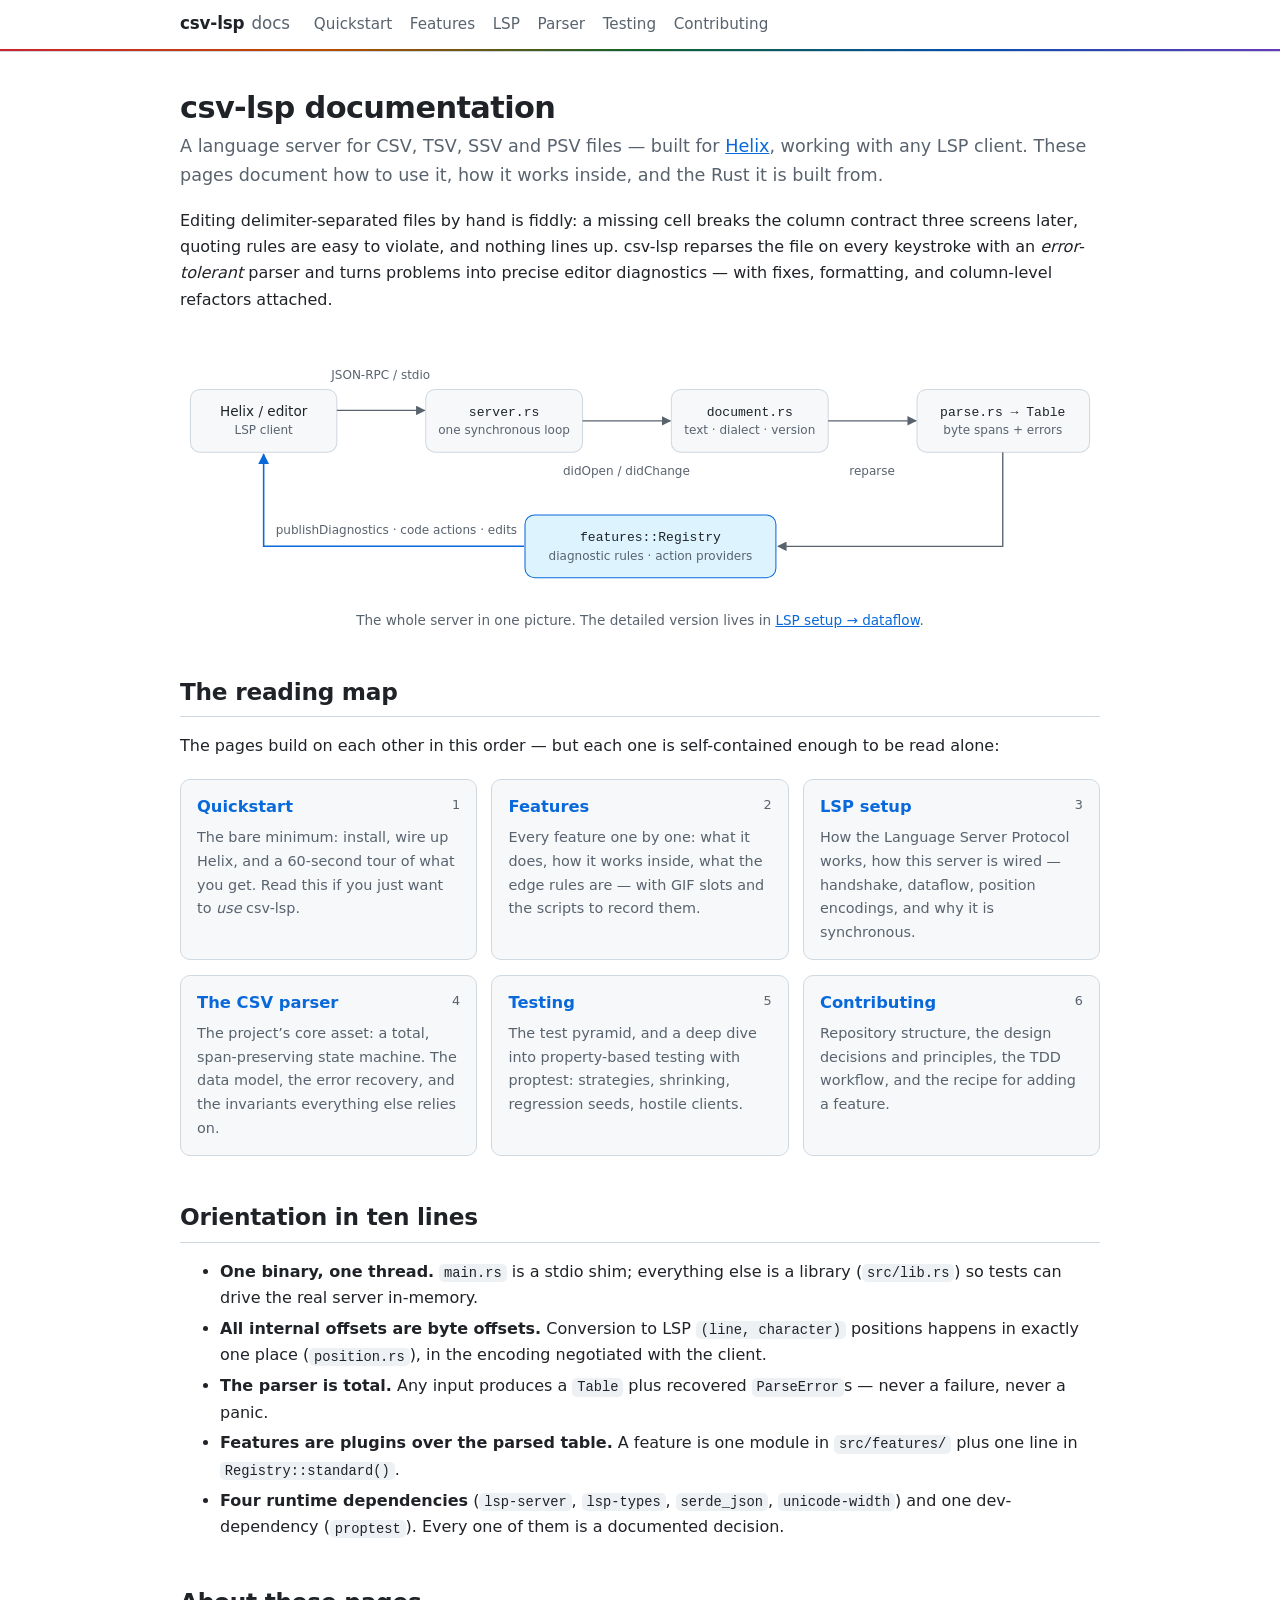
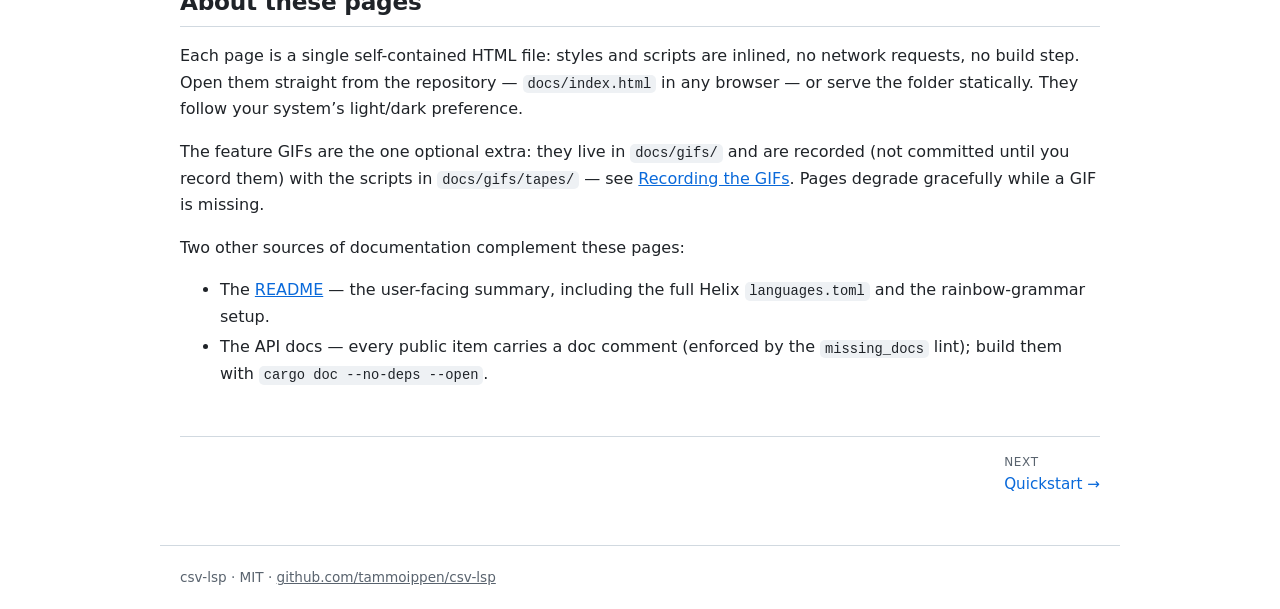
==== docs/index.html @ 401c933c "docs: add self-contained html documentation with gif recording kit Seven standalone pages under docs" ====
<!doctype html>
<html lang="en">
<head>
<meta charset="utf-8">
<meta name="viewport" content="width=device-width, initial-scale=1">
<title>Overview · csv-lsp docs</title>
<style>
/* csv-lsp documentation — shared inline style.
   Duplicated verbatim in every page so each file stays self-contained;
   if you change it, change it in all pages (see contributing.html#docs). */
:root {
  --bg: #ffffff;
  --surface: #f6f8fa;
  --inset: #eef1f4;
  --fg: #1f2328;
  --muted: #59636e;
  --border: #d1d9e0;
  --accent: #0969da;
  --accent-bg: #ddf4ff;
  --ok: #1a7f37;
  --warn: #9a6700;
  --err: #cf222e;
  --hl-k: #cf222e; --hl-s: #0a3069; --hl-c: #6e7781; --hl-t: #953800;
  --hl-f: #8250df; --hl-n: #0550ae; --hl-a: #116329; --hl-dim: #6e7781;
  --col-0: #cf222e; --col-1: #bc4c00; --col-2: #7d4e00; --col-3: #116329;
  --col-4: #0550ae; --col-5: #6639ba; --col-6: #99286e;
}
@media (prefers-color-scheme: dark) {
  :root {
    --bg: #0d1117;
    --surface: #161b22;
    --inset: #1c2129;
    --fg: #e6edf3;
    --muted: #9198a1;
    --border: #30363d;
    --accent: #4493f8;
    --accent-bg: #121d2f;
    --ok: #3fb950;
    --warn: #d29922;
    --err: #f85149;
    --hl-k: #ff7b72; --hl-s: #a5d6ff; --hl-c: #8b949e; --hl-t: #ffa657;
    --hl-f: #d2a8ff; --hl-n: #79c0ff; --hl-a: #7ee787; --hl-dim: #8b949e;
    --col-0: #ff7b72; --col-1: #f0883e; --col-2: #d29922; --col-3: #3fb950;
    --col-4: #58a6ff; --col-5: #bc8cff; --col-6: #f778ba;
  }
}
* { box-sizing: border-box; }
html { scroll-behavior: smooth; }
body {
  margin: 0;
  background: var(--bg);
  color: var(--fg);
  font: 16px/1.65 system-ui, -apple-system, "Segoe UI", Roboto, "Helvetica Neue", Arial, sans-serif;
  text-rendering: optimizeLegibility;
}
code, pre, kbd, samp {
  font-family: ui-monospace, SFMono-Regular, "Cascadia Code", Menlo, Consolas, "Liberation Mono", monospace;
}
header {
  position: sticky; top: 0; z-index: 10;
  background: var(--bg);
  border-bottom: 1px solid var(--border);
}
header::after {
  content: ""; display: block; height: 2px;
  background: linear-gradient(90deg, var(--col-0), var(--col-1), var(--col-3), var(--col-4), var(--col-5));
}
.header-inner {
  max-width: 60rem; margin: 0 auto; padding: 0.65rem 1.25rem;
  display: flex; flex-wrap: wrap; align-items: baseline; gap: 0.4rem 1.5rem;
}
.brand { font-weight: 700; font-size: 1.05rem; color: var(--fg); text-decoration: none; letter-spacing: -0.01em; }
.brand span { color: var(--muted); font-weight: 400; margin-left: 0.45rem; }
header nav { display: flex; flex-wrap: wrap; gap: 0.25rem 1.1rem; font-size: 0.95rem; }
header nav a { color: var(--muted); text-decoration: none; padding: 0.1rem 0; }
header nav a:hover { color: var(--fg); }
header nav a[aria-current] { color: var(--accent); font-weight: 600; }
main { max-width: 60rem; margin: 0 auto; padding: 1.5rem 1.25rem 3rem; }
footer {
  max-width: 60rem; margin: 0 auto; padding: 1.25rem;
  color: var(--muted); font-size: 0.85rem; border-top: 1px solid var(--border);
}
footer a { color: inherit; }
h1 { font-size: 1.9rem; line-height: 1.25; letter-spacing: -0.02em; margin: 0.8rem 0 0.3rem; }
p.lead { font-size: 1.1rem; color: var(--muted); margin-top: 0.2rem; }
h2 { font-size: 1.45rem; letter-spacing: -0.01em; margin: 2.6rem 0 0.8rem; padding-bottom: 0.35rem; border-bottom: 1px solid var(--border); }
h3 { font-size: 1.15rem; margin: 1.9rem 0 0.5rem; }
h4 { font-size: 1rem; margin: 1.4rem 0 0.4rem; }
h2 a.anchor, h3 a.anchor { color: inherit; text-decoration: none; }
h2 a.anchor:hover::after, h3 a.anchor:hover::after { content: " #"; color: var(--muted); }
a { color: var(--accent); }
li { margin: 0.25rem 0; }
hr { border: none; border-top: 1px solid var(--border); margin: 2rem 0; }
strong { font-weight: 650; }
code { background: var(--inset); border-radius: 5px; padding: 0.12em 0.35em; font-size: 0.86em; }
pre {
  position: relative;
  background: var(--surface);
  border: 1px solid var(--border);
  border-radius: 8px;
  padding: 0.85rem 1rem;
  overflow-x: auto;
  line-height: 1.55;
  margin: 0.9rem 0;
}
pre code { background: none; border-radius: 0; padding: 0; font-size: 0.86rem; display: block; }
pre[data-lang]::before {
  content: attr(data-lang);
  position: absolute; top: 0.35rem; right: 0.7rem;
  font-size: 0.68rem; color: var(--muted); font-family: inherit;
  text-transform: uppercase; letter-spacing: 0.06em;
}
kbd {
  display: inline-block; padding: 0.08em 0.45em; font-size: 0.82em;
  background: var(--surface); border: 1px solid var(--border);
  border-bottom-width: 2px; border-radius: 5px;
}
.hl-k { color: var(--hl-k); } .hl-s { color: var(--hl-s); } .hl-c { color: var(--hl-c); font-style: italic; }
.hl-t { color: var(--hl-t); } .hl-f { color: var(--hl-f); } .hl-n { color: var(--hl-n); }
.hl-a { color: var(--hl-a); } .hl-dim { color: var(--hl-dim); }
.hl-col0 { color: var(--col-0); } .hl-col1 { color: var(--col-1); } .hl-col2 { color: var(--col-2); }
.hl-col3 { color: var(--col-3); } .hl-col4 { color: var(--col-4); } .hl-col5 { color: var(--col-5); }
.hl-col6 { color: var(--col-6); }
.tablewrap { overflow-x: auto; margin: 0.9rem 0; }
table { border-collapse: collapse; font-size: 0.92rem; min-width: 60%; }
th, td { border: 1px solid var(--border); padding: 0.45rem 0.7rem; text-align: left; vertical-align: top; }
th { background: var(--surface); }
.note, .tip, .warn, .concept {
  border: 1px solid var(--border); border-left-width: 4px;
  border-radius: 6px; padding: 0.7rem 1rem; margin: 1rem 0;
  background: var(--surface);
}
.note { border-left-color: var(--accent); }
.tip { border-left-color: var(--ok); }
.warn { border-left-color: var(--warn); }
.concept { border-left-color: var(--hl-t); }
.note > :first-child, .tip > :first-child, .warn > :first-child, .concept > :first-child { margin-top: 0.1rem; }
.note > :last-child, .tip > :last-child, .warn > :last-child, .concept > :last-child { margin-bottom: 0.1rem; }
.callout-label {
  display: block; font-size: 0.72rem; font-weight: 700; letter-spacing: 0.08em;
  text-transform: uppercase; color: var(--muted); margin-bottom: 0.25rem;
}
.concept .callout-label { color: var(--hl-t); }
.cards { display: grid; grid-template-columns: repeat(auto-fit, minmax(15.5rem, 1fr)); gap: 0.9rem; margin: 1.2rem 0; }
.card {
  display: block; border: 1px solid var(--border); border-radius: 10px;
  padding: 0.9rem 1rem; background: var(--surface);
  color: inherit; text-decoration: none;
  transition: border-color 0.15s ease;
}
.card:hover { border-color: var(--accent); }
.card h3 { margin: 0 0 0.3rem; font-size: 1.02rem; color: var(--accent); }
.card p { margin: 0; font-size: 0.9rem; color: var(--muted); }
.card .card-num { float: right; color: var(--muted); font-size: 0.8rem; }
figure.diagram { margin: 1.2rem 0; text-align: center; }
figure.diagram svg { max-width: 100%; height: auto; }
figure.diagram figcaption, figure.gif figcaption { font-size: 0.85rem; color: var(--muted); margin-top: 0.4rem; text-align: center; }
.d-box { fill: var(--surface); stroke: var(--border); }
.d-box2 { fill: var(--accent-bg); stroke: var(--accent); }
.d-txt { fill: var(--fg); font: 13px system-ui, sans-serif; }
.d-sub { fill: var(--muted); font: 11.5px system-ui, sans-serif; }
.d-mono { fill: var(--fg); font: 12.5px ui-monospace, SFMono-Regular, Menlo, Consolas, monospace; }
.d-mono-sm { fill: var(--muted); font: 11px ui-monospace, SFMono-Regular, Menlo, Consolas, monospace; }
.d-edge { stroke: var(--muted); fill: none; stroke-width: 1.3; }
.d-edge-accent { stroke: var(--accent); fill: none; stroke-width: 1.5; }
.d-arrow { fill: var(--muted); }
.d-arrow-accent { fill: var(--accent); }
figure.gif { margin: 1.2rem 0; }
figure.gif img {
  display: block; max-width: 100%; border: 1px solid var(--border); border-radius: 10px;
}
figure.gif.missing img { display: none; }
figure.gif .placeholder { display: none; }
figure.gif.missing .placeholder {
  display: flex; align-items: center; justify-content: center; text-align: center;
  border: 1px dashed var(--border); border-radius: 10px;
  padding: 2.2rem 1rem; color: var(--muted); font-size: 0.9rem;
  background: var(--surface);
}
details { border: 1px solid var(--border); border-radius: 8px; padding: 0.6rem 1rem; margin: 0.9rem 0; background: var(--surface); }
details summary { cursor: pointer; font-weight: 600; }
details[open] summary { margin-bottom: 0.5rem; }
.prevnext {
  display: flex; justify-content: space-between; gap: 1rem;
  margin-top: 3rem; padding-top: 1rem; border-top: 1px solid var(--border);
  font-size: 0.95rem;
}
.prevnext a { text-decoration: none; }
.prevnext .dir { display: block; font-size: 0.75rem; color: var(--muted); text-transform: uppercase; letter-spacing: 0.06em; }
.pill {
  display: inline-block; font-family: ui-monospace, Menlo, Consolas, monospace;
  font-size: 0.78rem; background: var(--inset); border: 1px solid var(--border);
  border-radius: 999px; padding: 0.05rem 0.55rem;
}
</style>
</head>
<body>
<header>
  <div class="header-inner">
    <a class="brand" href="index.html">csv-lsp<span>docs</span></a>
    <nav>
      <a href="quickstart.html">Quickstart</a>
      <a href="features.html">Features</a>
      <a href="lsp.html">LSP</a>
      <a href="parser.html">Parser</a>
      <a href="testing.html">Testing</a>
      <a href="contributing.html">Contributing</a>
    </nav>
  </div>
</header>
<main>

<h1>csv-lsp documentation</h1>
<p class="lead">A language server for CSV, TSV, SSV and PSV files — built for
<a href="https://helix-editor.com/">Helix</a>, working with any LSP client. These pages
document how to use it, how it works inside, and the Rust it is built from.</p>

<p>Editing delimiter-separated files by hand is fiddly: a missing cell breaks the column
contract three screens later, quoting rules are easy to violate, and nothing lines up.
csv-lsp reparses the file on every keystroke with an <em>error-tolerant</em> parser and turns
problems into precise editor diagnostics — with fixes, formatting, and column-level
refactors attached.</p>

<figure class="diagram">
<svg viewBox="0 0 880 250" role="img" aria-label="High-level dataflow: editor to server loop to document store to parser table, and back through the feature registry as diagnostics and code actions">
  <defs>
    <marker id="arr" viewBox="0 0 10 10" refX="9" refY="5" markerWidth="7" markerHeight="7" orient="auto-start-reverse">
      <path d="M 0 0 L 10 5 L 0 10 z" class="d-arrow"/>
    </marker>
    <marker id="arrA" viewBox="0 0 10 10" refX="9" refY="5" markerWidth="7" markerHeight="7" orient="auto-start-reverse">
      <path d="M 0 0 L 10 5 L 0 10 z" class="d-arrow-accent"/>
    </marker>
  </defs>
  <rect x="10" y="55" width="140" height="60" rx="9" class="d-box"/>
  <text x="80" y="80" text-anchor="middle" class="d-txt">Helix / editor</text>
  <text x="80" y="98" text-anchor="middle" class="d-sub">LSP client</text>

  <rect x="235" y="55" width="150" height="60" rx="9" class="d-box"/>
  <text x="310" y="80" text-anchor="middle" class="d-mono">server.rs</text>
  <text x="310" y="98" text-anchor="middle" class="d-sub">one synchronous loop</text>

  <rect x="470" y="55" width="150" height="60" rx="9" class="d-box"/>
  <text x="545" y="80" text-anchor="middle" class="d-mono">document.rs</text>
  <text x="545" y="98" text-anchor="middle" class="d-sub">text · dialect · version</text>

  <rect x="705" y="55" width="165" height="60" rx="9" class="d-box"/>
  <text x="787" y="80" text-anchor="middle" class="d-mono">parse.rs → Table</text>
  <text x="787" y="98" text-anchor="middle" class="d-sub">byte spans + errors</text>

  <rect x="330" y="175" width="240" height="60" rx="9" class="d-box2"/>
  <text x="450" y="200" text-anchor="middle" class="d-mono">features::Registry</text>
  <text x="450" y="218" text-anchor="middle" class="d-sub">diagnostic rules · action providers</text>

  <line x1="150" y1="75" x2="234" y2="75" class="d-edge" marker-end="url(#arr)"/>
  <text x="192" y="45" text-anchor="middle" class="d-sub">JSON-RPC / stdio</text>
  <line x1="385" y1="85" x2="469" y2="85" class="d-edge" marker-end="url(#arr)"/>
  <text x="427" y="137" text-anchor="middle" class="d-sub">didOpen / didChange</text>
  <line x1="620" y1="85" x2="704" y2="85" class="d-edge" marker-end="url(#arr)"/>
  <text x="662" y="137" text-anchor="middle" class="d-sub">reparse</text>

  <path d="M 787 115 L 787 205 L 572 205" class="d-edge" marker-end="url(#arr)"/>
  <path d="M 329 205 L 80 205 L 80 117" class="d-edge-accent" marker-end="url(#arrA)"/>
  <text x="207" y="193" text-anchor="middle" class="d-sub">publishDiagnostics · code actions · edits</text>
</svg>
<figcaption>The whole server in one picture. The detailed version lives in
<a href="lsp.html#dataflow">LSP setup → dataflow</a>.</figcaption>
</figure>

<h2 id="map"><a class="anchor" href="#map">The reading map</a></h2>

<p>The pages build on each other in this order — but each one is self-contained enough
to be read alone:</p>

<div class="cards">
  <a class="card" href="quickstart.html"><span class="card-num">1</span>
    <h3>Quickstart</h3>
    <p>The bare minimum: install, wire up Helix, and a 60-second tour of what you get.
    Read this if you just want to <em>use</em> csv-lsp.</p></a>
  <a class="card" href="features.html"><span class="card-num">2</span>
    <h3>Features</h3>
    <p>Every feature one by one: what it does, how it works inside, what the edge rules
    are — with GIF slots and the scripts to record them.</p></a>
  <a class="card" href="lsp.html"><span class="card-num">3</span>
    <h3>LSP setup</h3>
    <p>How the Language Server Protocol works, how this server is wired — handshake,
    dataflow, position encodings, and why it is synchronous.</p></a>
  <a class="card" href="parser.html"><span class="card-num">4</span>
    <h3>The CSV parser</h3>
    <p>The project’s core asset: a total, span-preserving state machine. The data model,
    the error recovery, and the invariants everything else relies on.</p></a>
  <a class="card" href="testing.html"><span class="card-num">5</span>
    <h3>Testing</h3>
    <p>The test pyramid, and a deep dive into property-based testing with proptest:
    strategies, shrinking, regression seeds, hostile clients.</p></a>
  <a class="card" href="contributing.html"><span class="card-num">6</span>
    <h3>Contributing</h3>
    <p>Repository structure, the design decisions and principles, the TDD workflow,
    and the recipe for adding a feature.</p></a>
</div>

<h2 id="orientation"><a class="anchor" href="#orientation">Orientation in ten lines</a></h2>

<ul>
  <li><strong>One binary, one thread.</strong> <code>main.rs</code> is a stdio shim; everything else is a library
      (<code>src/lib.rs</code>) so tests can drive the real server in-memory.</li>
  <li><strong>All internal offsets are byte offsets.</strong> Conversion to LSP <code>(line, character)</code>
      positions happens in exactly one place (<code>position.rs</code>), in the encoding negotiated
      with the client.</li>
  <li><strong>The parser is total.</strong> Any input produces a <code>Table</code> plus recovered
      <code>ParseError</code>s — never a failure, never a panic.</li>
  <li><strong>Features are plugins over the parsed table.</strong> A feature is one module in
      <code>src/features/</code> plus one line in <code>Registry::standard()</code>.</li>
  <li><strong>Four runtime dependencies</strong> (<code>lsp-server</code>, <code>lsp-types</code>, <code>serde_json</code>,
      <code>unicode-width</code>) and one dev-dependency (<code>proptest</code>). Every one of them is a
      documented decision.</li>
</ul>

<h2 id="about"><a class="anchor" href="#about">About these pages</a></h2>

<p>Each page is a single self-contained HTML file: styles and scripts are inlined, no
network requests, no build step. Open them straight from the repository —
<code>docs/index.html</code> in any browser — or serve the folder statically. They follow your
system’s light/dark preference.</p>

<p>The feature GIFs are the one optional extra: they live in <code>docs/gifs/</code> and are
recorded (not committed until you record them) with the scripts in
<code>docs/gifs/tapes/</code> — see <a href="features.html#recording">Recording the GIFs</a>. Pages degrade
gracefully while a GIF is missing.</p>

<p>Two other sources of documentation complement these pages:</p>
<ul>
  <li>The <a href="../README.md">README</a> — the user-facing summary, including the full Helix
      <code>languages.toml</code> and the rainbow-grammar setup.</li>
  <li>The API docs — every public item carries a doc comment (enforced by the
      <code>missing_docs</code> lint); build them with
      <code>cargo doc --no-deps --open</code>.</li>
</ul>

<nav class="prevnext">
  <span></span>
  <a href="quickstart.html"><span class="dir">Next</span>Quickstart →</a>
</nav>


</main>
<footer>csv-lsp · MIT · <a href="https://github.com/tammoippen/csv-lsp">github.com/tammoippen/csv-lsp</a></footer>
<script>
/* Tiny syntax highlighter — progressive enhancement; the pages read fine as
   plain text without it. One alternation regex per language; the first
   defined capture group decides the color. Duplicated in every page. */
(function () {
  "use strict";
  var esc = function (s) {
    return s.replace(/&/g, "&amp;").replace(/</g, "&lt;").replace(/>/g, "&gt;");
  };
  function paint(src, re, classes) {
    var out = "", last = 0, m;
    re.lastIndex = 0;
    while ((m = re.exec(src)) !== null) {
      var cls = null;
      for (var i = 1; i < m.length; i++) {
        if (m[i] !== undefined) { cls = classes[i - 1]; break; }
      }
      out += esc(src.slice(last, m.index));
      out += cls ? '<span class="hl-' + cls + '">' + esc(m[0]) + "</span>" : esc(m[0]);
      last = m.index + m[0].length;
      if (m.index === re.lastIndex) re.lastIndex++;
    }
    return out + esc(src.slice(last));
  }
  var RUST_KW = "as|break|const|continue|crate|dyn|else|enum|extern|false|fn|for|if|impl|in|let|loop|match|mod|move|mut|pub|ref|return|self|Self|static|struct|super|trait|true|type|unsafe|use|where|while|async|await";
  var LANGS = {
    rust: {
      re: new RegExp(
        "(\\/\\/[^\\n]*)|(\"(?:[^\"\\\\\\n]|\\\\.)*\")|(#!?\\[[^\\]\\n]*\\])|('[A-Za-z_][A-Za-z0-9_]*(?!'))|\\b([a-z_][A-Za-z0-9_]*!)|\\b(" + RUST_KW + ")\\b|\\b([A-Z][A-Za-z0-9_]*)\\b|\\b(\\d[\\d_]*(?:\\.\\d[\\d_]*)?(?:[iu](?:8|16|32|64|size)|f32|f64)?)\\b",
        "g"),
      classes: ["c", "s", "a", "a", "f", "k", "t", "n"]
    },
    toml: {
      re: /(#[^\n]*)|("(?:[^"\\\n]|\\.)*")|(^\s*\[+[^\]\n]*\]+)|\b(true|false)\b|(^[A-Za-z0-9_.-]+(?=\s*=))/gm,
      classes: ["c", "s", "t", "k", "f"]
    },
    sh: {
      re: /(#[^\n]*)|("(?:[^"\\\n]|\\.)*"|'[^'\n]*')|(\$\{?[A-Za-z_][A-Za-z0-9_]*\}?)/g,
      classes: ["c", "s", "n"]
    },
    json: {
      re: /(\/\/[^\n]*)|("(?:[^"\\]|\\.)*")|(-?\d+(?:\.\d+)?(?:[eE][+-]?\d+)?)|\b(true|false|null)\b/g,
      classes: ["c", "s", "n", "k"]
    },
    tape: {
      re: /(#[^\n]*)|("(?:[^"\\\n]|\\.)*")|^\s*(Output|Require|Set|Type|Enter|Escape|Sleep|Hide|Show|Down|Up|Left|Right|Space|Backspace|Tab|Ctrl\+\S+)\b|\b(\d+(?:\.\d+)?(?:ms|s)?)\b/gm,
      classes: ["c", "s", "k", "n"]
    }
  };
  /* Rainbow columns for csv/tsv/ssv/psv snippets — the same trick the
     tree-sitter grammar plays, including the mini dialect sniff. */
  function paintCsv(src) {
    var counts = { ",": 0, ";": 0, "|": 0, "\t": 0 };
    var lines = src.split("\n");
    var first = "";
    for (var i = 0; i < lines.length; i++) {
      if (lines[i].trim() !== "") { first = lines[i]; break; }
    }
    var inQ = false;
    for (var j = 0; j < first.length; j++) {
      var c = first[j];
      if (c === '"') inQ = !inQ;
      else if (!inQ && counts.hasOwnProperty(c)) counts[c]++;
    }
    var delim = ",", best = 0;
    [",", "\t", ";", "|"].forEach(function (d) {
      if (counts[d] > best) { best = counts[d]; delim = d; }
    });
    return lines.map(function (line) {
      var out = "", col = 0, cell = "", q = false;
      var flush = function () {
        out += '<span class="hl-col' + (col % 7) + '">' + esc(cell) + "</span>";
        cell = "";
      };
      for (var k = 0; k < line.length; k++) {
        var ch = line[k];
        /* Curly quotes guard doc annotations the same way real quotes guard cells. */
        if (ch === '"' || ch === '\u201c' || ch === '\u201d') { q = !q; cell += ch; }
        else if (!q && ch === delim) {
          flush();
          out += '<span class="hl-dim">' + esc(ch) + "</span>";
          col++;
        } else { cell += ch; }
      }
      flush();
      return out;
    }).join("\n");
  }
  try {
    document.querySelectorAll("pre[data-lang]").forEach(function (pre) {
      var lang = pre.getAttribute("data-lang");
      var code = pre.querySelector("code") || pre;
      var src = code.textContent;
      if (lang === "csv" || lang === "tsv" || lang === "ssv" || lang === "psv") {
        code.innerHTML = paintCsv(src);
      } else if (LANGS[lang]) {
        code.innerHTML = paint(src, LANGS[lang].re, LANGS[lang].classes);
      }
    });
  } catch (err) { /* plain text is fine */ }
})();
</script>
</body>
</html>
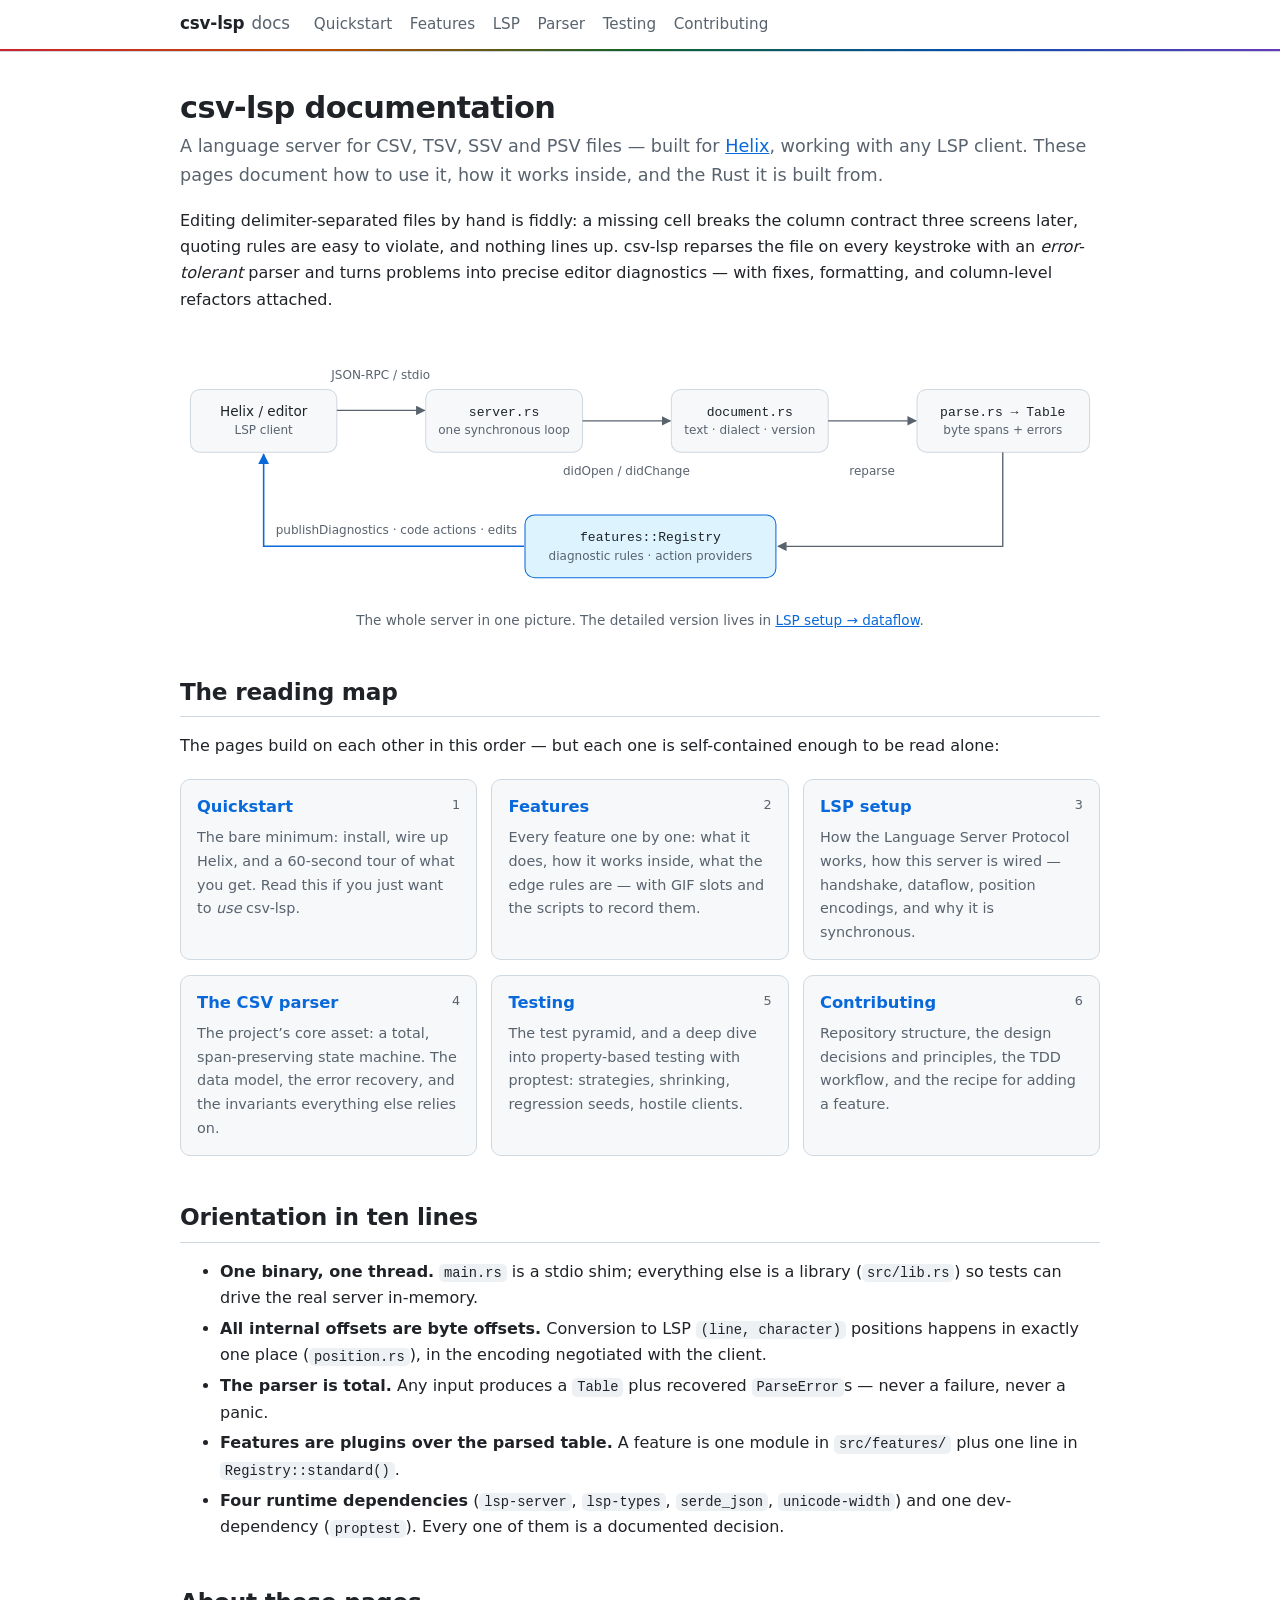
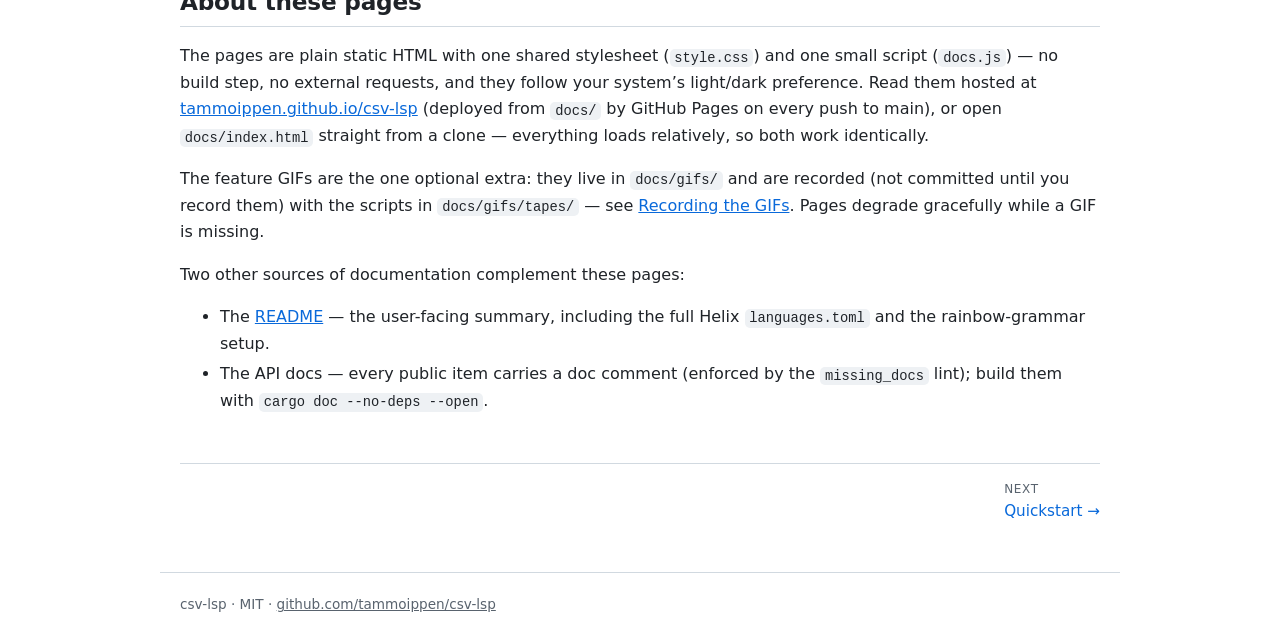
==== commit 6054587d: "docs: extract shared style.css and docs.js for pages hosting With the docs served by GitHub Pages, t" ====
--- a/docs/index.html
+++ b/docs/index.html
@@ -4,195 +4,7 @@
 <meta charset="utf-8">
 <meta name="viewport" content="width=device-width, initial-scale=1">
 <title>Overview · csv-lsp docs</title>
-<style>
-/* csv-lsp documentation — shared inline style.
-   Duplicated verbatim in every page so each file stays self-contained;
-   if you change it, change it in all pages (see contributing.html#docs). */
-:root {
-  --bg: #ffffff;
-  --surface: #f6f8fa;
-  --inset: #eef1f4;
-  --fg: #1f2328;
-  --muted: #59636e;
-  --border: #d1d9e0;
-  --accent: #0969da;
-  --accent-bg: #ddf4ff;
-  --ok: #1a7f37;
-  --warn: #9a6700;
-  --err: #cf222e;
-  --hl-k: #cf222e; --hl-s: #0a3069; --hl-c: #6e7781; --hl-t: #953800;
-  --hl-f: #8250df; --hl-n: #0550ae; --hl-a: #116329; --hl-dim: #6e7781;
-  --col-0: #cf222e; --col-1: #bc4c00; --col-2: #7d4e00; --col-3: #116329;
-  --col-4: #0550ae; --col-5: #6639ba; --col-6: #99286e;
-}
-@media (prefers-color-scheme: dark) {
-  :root {
-    --bg: #0d1117;
-    --surface: #161b22;
-    --inset: #1c2129;
-    --fg: #e6edf3;
-    --muted: #9198a1;
-    --border: #30363d;
-    --accent: #4493f8;
-    --accent-bg: #121d2f;
-    --ok: #3fb950;
-    --warn: #d29922;
-    --err: #f85149;
-    --hl-k: #ff7b72; --hl-s: #a5d6ff; --hl-c: #8b949e; --hl-t: #ffa657;
-    --hl-f: #d2a8ff; --hl-n: #79c0ff; --hl-a: #7ee787; --hl-dim: #8b949e;
-    --col-0: #ff7b72; --col-1: #f0883e; --col-2: #d29922; --col-3: #3fb950;
-    --col-4: #58a6ff; --col-5: #bc8cff; --col-6: #f778ba;
-  }
-}
-* { box-sizing: border-box; }
-html { scroll-behavior: smooth; }
-body {
-  margin: 0;
-  background: var(--bg);
-  color: var(--fg);
-  font: 16px/1.65 system-ui, -apple-system, "Segoe UI", Roboto, "Helvetica Neue", Arial, sans-serif;
-  text-rendering: optimizeLegibility;
-}
-code, pre, kbd, samp {
-  font-family: ui-monospace, SFMono-Regular, "Cascadia Code", Menlo, Consolas, "Liberation Mono", monospace;
-}
-header {
-  position: sticky; top: 0; z-index: 10;
-  background: var(--bg);
-  border-bottom: 1px solid var(--border);
-}
-header::after {
-  content: ""; display: block; height: 2px;
-  background: linear-gradient(90deg, var(--col-0), var(--col-1), var(--col-3), var(--col-4), var(--col-5));
-}
-.header-inner {
-  max-width: 60rem; margin: 0 auto; padding: 0.65rem 1.25rem;
-  display: flex; flex-wrap: wrap; align-items: baseline; gap: 0.4rem 1.5rem;
-}
-.brand { font-weight: 700; font-size: 1.05rem; color: var(--fg); text-decoration: none; letter-spacing: -0.01em; }
-.brand span { color: var(--muted); font-weight: 400; margin-left: 0.45rem; }
-header nav { display: flex; flex-wrap: wrap; gap: 0.25rem 1.1rem; font-size: 0.95rem; }
-header nav a { color: var(--muted); text-decoration: none; padding: 0.1rem 0; }
-header nav a:hover { color: var(--fg); }
-header nav a[aria-current] { color: var(--accent); font-weight: 600; }
-main { max-width: 60rem; margin: 0 auto; padding: 1.5rem 1.25rem 3rem; }
-footer {
-  max-width: 60rem; margin: 0 auto; padding: 1.25rem;
-  color: var(--muted); font-size: 0.85rem; border-top: 1px solid var(--border);
-}
-footer a { color: inherit; }
-h1 { font-size: 1.9rem; line-height: 1.25; letter-spacing: -0.02em; margin: 0.8rem 0 0.3rem; }
-p.lead { font-size: 1.1rem; color: var(--muted); margin-top: 0.2rem; }
-h2 { font-size: 1.45rem; letter-spacing: -0.01em; margin: 2.6rem 0 0.8rem; padding-bottom: 0.35rem; border-bottom: 1px solid var(--border); }
-h3 { font-size: 1.15rem; margin: 1.9rem 0 0.5rem; }
-h4 { font-size: 1rem; margin: 1.4rem 0 0.4rem; }
-h2 a.anchor, h3 a.anchor { color: inherit; text-decoration: none; }
-h2 a.anchor:hover::after, h3 a.anchor:hover::after { content: " #"; color: var(--muted); }
-a { color: var(--accent); }
-li { margin: 0.25rem 0; }
-hr { border: none; border-top: 1px solid var(--border); margin: 2rem 0; }
-strong { font-weight: 650; }
-code { background: var(--inset); border-radius: 5px; padding: 0.12em 0.35em; font-size: 0.86em; }
-pre {
-  position: relative;
-  background: var(--surface);
-  border: 1px solid var(--border);
-  border-radius: 8px;
-  padding: 0.85rem 1rem;
-  overflow-x: auto;
-  line-height: 1.55;
-  margin: 0.9rem 0;
-}
-pre code { background: none; border-radius: 0; padding: 0; font-size: 0.86rem; display: block; }
-pre[data-lang]::before {
-  content: attr(data-lang);
-  position: absolute; top: 0.35rem; right: 0.7rem;
-  font-size: 0.68rem; color: var(--muted); font-family: inherit;
-  text-transform: uppercase; letter-spacing: 0.06em;
-}
-kbd {
-  display: inline-block; padding: 0.08em 0.45em; font-size: 0.82em;
-  background: var(--surface); border: 1px solid var(--border);
-  border-bottom-width: 2px; border-radius: 5px;
-}
-.hl-k { color: var(--hl-k); } .hl-s { color: var(--hl-s); } .hl-c { color: var(--hl-c); font-style: italic; }
-.hl-t { color: var(--hl-t); } .hl-f { color: var(--hl-f); } .hl-n { color: var(--hl-n); }
-.hl-a { color: var(--hl-a); } .hl-dim { color: var(--hl-dim); }
-.hl-col0 { color: var(--col-0); } .hl-col1 { color: var(--col-1); } .hl-col2 { color: var(--col-2); }
-.hl-col3 { color: var(--col-3); } .hl-col4 { color: var(--col-4); } .hl-col5 { color: var(--col-5); }
-.hl-col6 { color: var(--col-6); }
-.tablewrap { overflow-x: auto; margin: 0.9rem 0; }
-table { border-collapse: collapse; font-size: 0.92rem; min-width: 60%; }
-th, td { border: 1px solid var(--border); padding: 0.45rem 0.7rem; text-align: left; vertical-align: top; }
-th { background: var(--surface); }
-.note, .tip, .warn, .concept {
-  border: 1px solid var(--border); border-left-width: 4px;
-  border-radius: 6px; padding: 0.7rem 1rem; margin: 1rem 0;
-  background: var(--surface);
-}
-.note { border-left-color: var(--accent); }
-.tip { border-left-color: var(--ok); }
-.warn { border-left-color: var(--warn); }
-.concept { border-left-color: var(--hl-t); }
-.note > :first-child, .tip > :first-child, .warn > :first-child, .concept > :first-child { margin-top: 0.1rem; }
-.note > :last-child, .tip > :last-child, .warn > :last-child, .concept > :last-child { margin-bottom: 0.1rem; }
-.callout-label {
-  display: block; font-size: 0.72rem; font-weight: 700; letter-spacing: 0.08em;
-  text-transform: uppercase; color: var(--muted); margin-bottom: 0.25rem;
-}
-.concept .callout-label { color: var(--hl-t); }
-.cards { display: grid; grid-template-columns: repeat(auto-fit, minmax(15.5rem, 1fr)); gap: 0.9rem; margin: 1.2rem 0; }
-.card {
-  display: block; border: 1px solid var(--border); border-radius: 10px;
-  padding: 0.9rem 1rem; background: var(--surface);
-  color: inherit; text-decoration: none;
-  transition: border-color 0.15s ease;
-}
-.card:hover { border-color: var(--accent); }
-.card h3 { margin: 0 0 0.3rem; font-size: 1.02rem; color: var(--accent); }
-.card p { margin: 0; font-size: 0.9rem; color: var(--muted); }
-.card .card-num { float: right; color: var(--muted); font-size: 0.8rem; }
-figure.diagram { margin: 1.2rem 0; text-align: center; }
-figure.diagram svg { max-width: 100%; height: auto; }
-figure.diagram figcaption, figure.gif figcaption { font-size: 0.85rem; color: var(--muted); margin-top: 0.4rem; text-align: center; }
-.d-box { fill: var(--surface); stroke: var(--border); }
-.d-box2 { fill: var(--accent-bg); stroke: var(--accent); }
-.d-txt { fill: var(--fg); font: 13px system-ui, sans-serif; }
-.d-sub { fill: var(--muted); font: 11.5px system-ui, sans-serif; }
-.d-mono { fill: var(--fg); font: 12.5px ui-monospace, SFMono-Regular, Menlo, Consolas, monospace; }
-.d-mono-sm { fill: var(--muted); font: 11px ui-monospace, SFMono-Regular, Menlo, Consolas, monospace; }
-.d-edge { stroke: var(--muted); fill: none; stroke-width: 1.3; }
-.d-edge-accent { stroke: var(--accent); fill: none; stroke-width: 1.5; }
-.d-arrow { fill: var(--muted); }
-.d-arrow-accent { fill: var(--accent); }
-figure.gif { margin: 1.2rem 0; }
-figure.gif img {
-  display: block; max-width: 100%; border: 1px solid var(--border); border-radius: 10px;
-}
-figure.gif.missing img { display: none; }
-figure.gif .placeholder { display: none; }
-figure.gif.missing .placeholder {
-  display: flex; align-items: center; justify-content: center; text-align: center;
-  border: 1px dashed var(--border); border-radius: 10px;
-  padding: 2.2rem 1rem; color: var(--muted); font-size: 0.9rem;
-  background: var(--surface);
-}
-details { border: 1px solid var(--border); border-radius: 8px; padding: 0.6rem 1rem; margin: 0.9rem 0; background: var(--surface); }
-details summary { cursor: pointer; font-weight: 600; }
-details[open] summary { margin-bottom: 0.5rem; }
-.prevnext {
-  display: flex; justify-content: space-between; gap: 1rem;
-  margin-top: 3rem; padding-top: 1rem; border-top: 1px solid var(--border);
-  font-size: 0.95rem;
-}
-.prevnext a { text-decoration: none; }
-.prevnext .dir { display: block; font-size: 0.75rem; color: var(--muted); text-transform: uppercase; letter-spacing: 0.06em; }
-.pill {
-  display: inline-block; font-family: ui-monospace, Menlo, Consolas, monospace;
-  font-size: 0.78rem; background: var(--inset); border: 1px solid var(--border);
-  border-radius: 999px; padding: 0.05rem 0.55rem;
-}
-</style>
+<link rel="stylesheet" href="style.css">
 </head>
 <body>
 <header>
@@ -317,10 +129,13 @@
 
 <h2 id="about"><a class="anchor" href="#about">About these pages</a></h2>
 
-<p>Each page is a single self-contained HTML file: styles and scripts are inlined, no
-network requests, no build step. Open them straight from the repository —
-<code>docs/index.html</code> in any browser — or serve the folder statically. They follow your
-system’s light/dark preference.</p>
+<p>The pages are plain static HTML with one shared stylesheet (<code>style.css</code>) and one
+small script (<code>docs.js</code>) — no build step, no external requests, and they follow your
+system’s light/dark preference. Read them hosted at
+<a href="https://tammoippen.github.io/csv-lsp/">tammoippen.github.io/csv-lsp</a> (deployed
+from <code>docs/</code> by GitHub Pages on every push to main), or open
+<code>docs/index.html</code> straight from a clone — everything loads relatively, so both work
+identically.</p>
 
 <p>The feature GIFs are the one optional extra: they live in <code>docs/gifs/</code> and are
 recorded (not committed until you record them) with the scripts in
@@ -329,8 +144,9 @@
 
 <p>Two other sources of documentation complement these pages:</p>
 <ul>
-  <li>The <a href="../README.md">README</a> — the user-facing summary, including the full Helix
-      <code>languages.toml</code> and the rainbow-grammar setup.</li>
+  <li>The <a href="https://github.com/tammoippen/csv-lsp#readme">README</a> — the user-facing
+      summary, including the full Helix <code>languages.toml</code> and the rainbow-grammar
+      setup.</li>
   <li>The API docs — every public item carries a doc comment (enforced by the
       <code>missing_docs</code> lint); build them with
       <code>cargo doc --no-deps --open</code>.</li>
@@ -344,107 +160,6 @@
 
 </main>
 <footer>csv-lsp · MIT · <a href="https://github.com/tammoippen/csv-lsp">github.com/tammoippen/csv-lsp</a></footer>
-<script>
-/* Tiny syntax highlighter — progressive enhancement; the pages read fine as
-   plain text without it. One alternation regex per language; the first
-   defined capture group decides the color. Duplicated in every page. */
-(function () {
-  "use strict";
-  var esc = function (s) {
-    return s.replace(/&/g, "&amp;").replace(/</g, "&lt;").replace(/>/g, "&gt;");
-  };
-  function paint(src, re, classes) {
-    var out = "", last = 0, m;
-    re.lastIndex = 0;
-    while ((m = re.exec(src)) !== null) {
-      var cls = null;
-      for (var i = 1; i < m.length; i++) {
-        if (m[i] !== undefined) { cls = classes[i - 1]; break; }
-      }
-      out += esc(src.slice(last, m.index));
-      out += cls ? '<span class="hl-' + cls + '">' + esc(m[0]) + "</span>" : esc(m[0]);
-      last = m.index + m[0].length;
-      if (m.index === re.lastIndex) re.lastIndex++;
-    }
-    return out + esc(src.slice(last));
-  }
-  var RUST_KW = "as|break|const|continue|crate|dyn|else|enum|extern|false|fn|for|if|impl|in|let|loop|match|mod|move|mut|pub|ref|return|self|Self|static|struct|super|trait|true|type|unsafe|use|where|while|async|await";
-  var LANGS = {
-    rust: {
-      re: new RegExp(
-        "(\\/\\/[^\\n]*)|(\"(?:[^\"\\\\\\n]|\\\\.)*\")|(#!?\\[[^\\]\\n]*\\])|('[A-Za-z_][A-Za-z0-9_]*(?!'))|\\b([a-z_][A-Za-z0-9_]*!)|\\b(" + RUST_KW + ")\\b|\\b([A-Z][A-Za-z0-9_]*)\\b|\\b(\\d[\\d_]*(?:\\.\\d[\\d_]*)?(?:[iu](?:8|16|32|64|size)|f32|f64)?)\\b",
-        "g"),
-      classes: ["c", "s", "a", "a", "f", "k", "t", "n"]
-    },
-    toml: {
-      re: /(#[^\n]*)|("(?:[^"\\\n]|\\.)*")|(^\s*\[+[^\]\n]*\]+)|\b(true|false)\b|(^[A-Za-z0-9_.-]+(?=\s*=))/gm,
-      classes: ["c", "s", "t", "k", "f"]
-    },
-    sh: {
-      re: /(#[^\n]*)|("(?:[^"\\\n]|\\.)*"|'[^'\n]*')|(\$\{?[A-Za-z_][A-Za-z0-9_]*\}?)/g,
-      classes: ["c", "s", "n"]
-    },
-    json: {
-      re: /(\/\/[^\n]*)|("(?:[^"\\]|\\.)*")|(-?\d+(?:\.\d+)?(?:[eE][+-]?\d+)?)|\b(true|false|null)\b/g,
-      classes: ["c", "s", "n", "k"]
-    },
-    tape: {
-      re: /(#[^\n]*)|("(?:[^"\\\n]|\\.)*")|^\s*(Output|Require|Set|Type|Enter|Escape|Sleep|Hide|Show|Down|Up|Left|Right|Space|Backspace|Tab|Ctrl\+\S+)\b|\b(\d+(?:\.\d+)?(?:ms|s)?)\b/gm,
-      classes: ["c", "s", "k", "n"]
-    }
-  };
-  /* Rainbow columns for csv/tsv/ssv/psv snippets — the same trick the
-     tree-sitter grammar plays, including the mini dialect sniff. */
-  function paintCsv(src) {
-    var counts = { ",": 0, ";": 0, "|": 0, "\t": 0 };
-    var lines = src.split("\n");
-    var first = "";
-    for (var i = 0; i < lines.length; i++) {
-      if (lines[i].trim() !== "") { first = lines[i]; break; }
-    }
-    var inQ = false;
-    for (var j = 0; j < first.length; j++) {
-      var c = first[j];
-      if (c === '"') inQ = !inQ;
-      else if (!inQ && counts.hasOwnProperty(c)) counts[c]++;
-    }
-    var delim = ",", best = 0;
-    [",", "\t", ";", "|"].forEach(function (d) {
-      if (counts[d] > best) { best = counts[d]; delim = d; }
-    });
-    return lines.map(function (line) {
-      var out = "", col = 0, cell = "", q = false;
-      var flush = function () {
-        out += '<span class="hl-col' + (col % 7) + '">' + esc(cell) + "</span>";
-        cell = "";
-      };
-      for (var k = 0; k < line.length; k++) {
-        var ch = line[k];
-        /* Curly quotes guard doc annotations the same way real quotes guard cells. */
-        if (ch === '"' || ch === '\u201c' || ch === '\u201d') { q = !q; cell += ch; }
-        else if (!q && ch === delim) {
-          flush();
-          out += '<span class="hl-dim">' + esc(ch) + "</span>";
-          col++;
-        } else { cell += ch; }
-      }
-      flush();
-      return out;
-    }).join("\n");
-  }
-  try {
-    document.querySelectorAll("pre[data-lang]").forEach(function (pre) {
-      var lang = pre.getAttribute("data-lang");
-      var code = pre.querySelector("code") || pre;
-      var src = code.textContent;
-      if (lang === "csv" || lang === "tsv" || lang === "ssv" || lang === "psv") {
-        code.innerHTML = paintCsv(src);
-      } else if (LANGS[lang]) {
-        code.innerHTML = paint(src, LANGS[lang].re, LANGS[lang].classes);
-      }
-    });
-  } catch (err) { /* plain text is fine */ }
-})();
-</script>
+<script src="docs.js"></script>
 </body>
 </html>
--- a/docs/style.css
+++ b/docs/style.css
@@ -0,0 +1,187 @@
+/* csv-lsp documentation — the one shared stylesheet.
+   Referenced relatively by every page, so it works from file:// and from
+   GitHub Pages alike (see contributing.html#docs). */
+:root {
+  --bg: #ffffff;
+  --surface: #f6f8fa;
+  --inset: #eef1f4;
+  --fg: #1f2328;
+  --muted: #59636e;
+  --border: #d1d9e0;
+  --accent: #0969da;
+  --accent-bg: #ddf4ff;
+  --ok: #1a7f37;
+  --warn: #9a6700;
+  --err: #cf222e;
+  --hl-k: #cf222e; --hl-s: #0a3069; --hl-c: #6e7781; --hl-t: #953800;
+  --hl-f: #8250df; --hl-n: #0550ae; --hl-a: #116329; --hl-dim: #6e7781;
+  --col-0: #cf222e; --col-1: #bc4c00; --col-2: #7d4e00; --col-3: #116329;
+  --col-4: #0550ae; --col-5: #6639ba; --col-6: #99286e;
+}
+@media (prefers-color-scheme: dark) {
+  :root {
+    --bg: #0d1117;
+    --surface: #161b22;
+    --inset: #1c2129;
+    --fg: #e6edf3;
+    --muted: #9198a1;
+    --border: #30363d;
+    --accent: #4493f8;
+    --accent-bg: #121d2f;
+    --ok: #3fb950;
+    --warn: #d29922;
+    --err: #f85149;
+    --hl-k: #ff7b72; --hl-s: #a5d6ff; --hl-c: #8b949e; --hl-t: #ffa657;
+    --hl-f: #d2a8ff; --hl-n: #79c0ff; --hl-a: #7ee787; --hl-dim: #8b949e;
+    --col-0: #ff7b72; --col-1: #f0883e; --col-2: #d29922; --col-3: #3fb950;
+    --col-4: #58a6ff; --col-5: #bc8cff; --col-6: #f778ba;
+  }
+}
+* { box-sizing: border-box; }
+html { scroll-behavior: smooth; }
+body {
+  margin: 0;
+  background: var(--bg);
+  color: var(--fg);
+  font: 16px/1.65 system-ui, -apple-system, "Segoe UI", Roboto, "Helvetica Neue", Arial, sans-serif;
+  text-rendering: optimizeLegibility;
+}
+code, pre, kbd, samp {
+  font-family: ui-monospace, SFMono-Regular, "Cascadia Code", Menlo, Consolas, "Liberation Mono", monospace;
+}
+header {
+  position: sticky; top: 0; z-index: 10;
+  background: var(--bg);
+  border-bottom: 1px solid var(--border);
+}
+header::after {
+  content: ""; display: block; height: 2px;
+  background: linear-gradient(90deg, var(--col-0), var(--col-1), var(--col-3), var(--col-4), var(--col-5));
+}
+.header-inner {
+  max-width: 60rem; margin: 0 auto; padding: 0.65rem 1.25rem;
+  display: flex; flex-wrap: wrap; align-items: baseline; gap: 0.4rem 1.5rem;
+}
+.brand { font-weight: 700; font-size: 1.05rem; color: var(--fg); text-decoration: none; letter-spacing: -0.01em; }
+.brand span { color: var(--muted); font-weight: 400; margin-left: 0.45rem; }
+header nav { display: flex; flex-wrap: wrap; gap: 0.25rem 1.1rem; font-size: 0.95rem; }
+header nav a { color: var(--muted); text-decoration: none; padding: 0.1rem 0; }
+header nav a:hover { color: var(--fg); }
+header nav a[aria-current] { color: var(--accent); font-weight: 600; }
+main { max-width: 60rem; margin: 0 auto; padding: 1.5rem 1.25rem 3rem; }
+footer {
+  max-width: 60rem; margin: 0 auto; padding: 1.25rem;
+  color: var(--muted); font-size: 0.85rem; border-top: 1px solid var(--border);
+}
+footer a { color: inherit; }
+h1 { font-size: 1.9rem; line-height: 1.25; letter-spacing: -0.02em; margin: 0.8rem 0 0.3rem; }
+p.lead { font-size: 1.1rem; color: var(--muted); margin-top: 0.2rem; }
+h2 { font-size: 1.45rem; letter-spacing: -0.01em; margin: 2.6rem 0 0.8rem; padding-bottom: 0.35rem; border-bottom: 1px solid var(--border); }
+h3 { font-size: 1.15rem; margin: 1.9rem 0 0.5rem; }
+h4 { font-size: 1rem; margin: 1.4rem 0 0.4rem; }
+h2 a.anchor, h3 a.anchor { color: inherit; text-decoration: none; }
+h2 a.anchor:hover::after, h3 a.anchor:hover::after { content: " #"; color: var(--muted); }
+a { color: var(--accent); }
+li { margin: 0.25rem 0; }
+hr { border: none; border-top: 1px solid var(--border); margin: 2rem 0; }
+strong { font-weight: 650; }
+code { background: var(--inset); border-radius: 5px; padding: 0.12em 0.35em; font-size: 0.86em; }
+pre {
+  position: relative;
+  background: var(--surface);
+  border: 1px solid var(--border);
+  border-radius: 8px;
+  padding: 0.85rem 1rem;
+  overflow-x: auto;
+  line-height: 1.55;
+  margin: 0.9rem 0;
+}
+pre code { background: none; border-radius: 0; padding: 0; font-size: 0.86rem; display: block; }
+pre[data-lang]::before {
+  content: attr(data-lang);
+  position: absolute; top: 0.35rem; right: 0.7rem;
+  font-size: 0.68rem; color: var(--muted); font-family: inherit;
+  text-transform: uppercase; letter-spacing: 0.06em;
+}
+kbd {
+  display: inline-block; padding: 0.08em 0.45em; font-size: 0.82em;
+  background: var(--surface); border: 1px solid var(--border);
+  border-bottom-width: 2px; border-radius: 5px;
+}
+.hl-k { color: var(--hl-k); } .hl-s { color: var(--hl-s); } .hl-c { color: var(--hl-c); font-style: italic; }
+.hl-t { color: var(--hl-t); } .hl-f { color: var(--hl-f); } .hl-n { color: var(--hl-n); }
+.hl-a { color: var(--hl-a); } .hl-dim { color: var(--hl-dim); }
+.hl-col0 { color: var(--col-0); } .hl-col1 { color: var(--col-1); } .hl-col2 { color: var(--col-2); }
+.hl-col3 { color: var(--col-3); } .hl-col4 { color: var(--col-4); } .hl-col5 { color: var(--col-5); }
+.hl-col6 { color: var(--col-6); }
+.tablewrap { overflow-x: auto; margin: 0.9rem 0; }
+table { border-collapse: collapse; font-size: 0.92rem; min-width: 60%; }
+th, td { border: 1px solid var(--border); padding: 0.45rem 0.7rem; text-align: left; vertical-align: top; }
+th { background: var(--surface); }
+.note, .tip, .warn, .concept {
+  border: 1px solid var(--border); border-left-width: 4px;
+  border-radius: 6px; padding: 0.7rem 1rem; margin: 1rem 0;
+  background: var(--surface);
+}
+.note { border-left-color: var(--accent); }
+.tip { border-left-color: var(--ok); }
+.warn { border-left-color: var(--warn); }
+.concept { border-left-color: var(--hl-t); }
+.note > :first-child, .tip > :first-child, .warn > :first-child, .concept > :first-child { margin-top: 0.1rem; }
+.note > :last-child, .tip > :last-child, .warn > :last-child, .concept > :last-child { margin-bottom: 0.1rem; }
+.callout-label {
+  display: block; font-size: 0.72rem; font-weight: 700; letter-spacing: 0.08em;
+  text-transform: uppercase; color: var(--muted); margin-bottom: 0.25rem;
+}
+.concept .callout-label { color: var(--hl-t); }
+.cards { display: grid; grid-template-columns: repeat(auto-fit, minmax(15.5rem, 1fr)); gap: 0.9rem; margin: 1.2rem 0; }
+.card {
+  display: block; border: 1px solid var(--border); border-radius: 10px;
+  padding: 0.9rem 1rem; background: var(--surface);
+  color: inherit; text-decoration: none;
+  transition: border-color 0.15s ease;
+}
+.card:hover { border-color: var(--accent); }
+.card h3 { margin: 0 0 0.3rem; font-size: 1.02rem; color: var(--accent); }
+.card p { margin: 0; font-size: 0.9rem; color: var(--muted); }
+.card .card-num { float: right; color: var(--muted); font-size: 0.8rem; }
+figure.diagram { margin: 1.2rem 0; text-align: center; }
+figure.diagram svg { max-width: 100%; height: auto; }
+figure.diagram figcaption, figure.gif figcaption { font-size: 0.85rem; color: var(--muted); margin-top: 0.4rem; text-align: center; }
+.d-box { fill: var(--surface); stroke: var(--border); }
+.d-box2 { fill: var(--accent-bg); stroke: var(--accent); }
+.d-txt { fill: var(--fg); font: 13px system-ui, sans-serif; }
+.d-sub { fill: var(--muted); font: 11.5px system-ui, sans-serif; }
+.d-mono { fill: var(--fg); font: 12.5px ui-monospace, SFMono-Regular, Menlo, Consolas, monospace; }
+.d-mono-sm { fill: var(--muted); font: 11px ui-monospace, SFMono-Regular, Menlo, Consolas, monospace; }
+.d-edge { stroke: var(--muted); fill: none; stroke-width: 1.3; }
+.d-edge-accent { stroke: var(--accent); fill: none; stroke-width: 1.5; }
+.d-arrow { fill: var(--muted); }
+.d-arrow-accent { fill: var(--accent); }
+figure.gif { margin: 1.2rem 0; }
+figure.gif img {
+  display: block; max-width: 100%; border: 1px solid var(--border); border-radius: 10px;
+}
+figure.gif.missing img { display: none; }
+figure.gif .placeholder { display: none; }
+figure.gif.missing .placeholder {
+  display: flex; align-items: center; justify-content: center; text-align: center;
+  border: 1px dashed var(--border); border-radius: 10px;
+  padding: 2.2rem 1rem; color: var(--muted); font-size: 0.9rem;
+  background: var(--surface);
+}
+details { border: 1px solid var(--border); border-radius: 8px; padding: 0.6rem 1rem; margin: 0.9rem 0; background: var(--surface); }
+details summary { cursor: pointer; font-weight: 600; }
+details[open] summary { margin-bottom: 0.5rem; }
+.prevnext {
+  display: flex; justify-content: space-between; gap: 1rem;
+  margin-top: 3rem; padding-top: 1rem; border-top: 1px solid var(--border);
+  font-size: 0.95rem;
+}
+.prevnext a { text-decoration: none; }
+.prevnext .dir { display: block; font-size: 0.75rem; color: var(--muted); text-transform: uppercase; letter-spacing: 0.06em; }
+.pill {
+  display: inline-block; font-family: ui-monospace, Menlo, Consolas, monospace;
+  font-size: 0.78rem; background: var(--inset); border: 1px solid var(--border);
+  border-radius: 999px; padding: 0.05rem 0.55rem;
+}
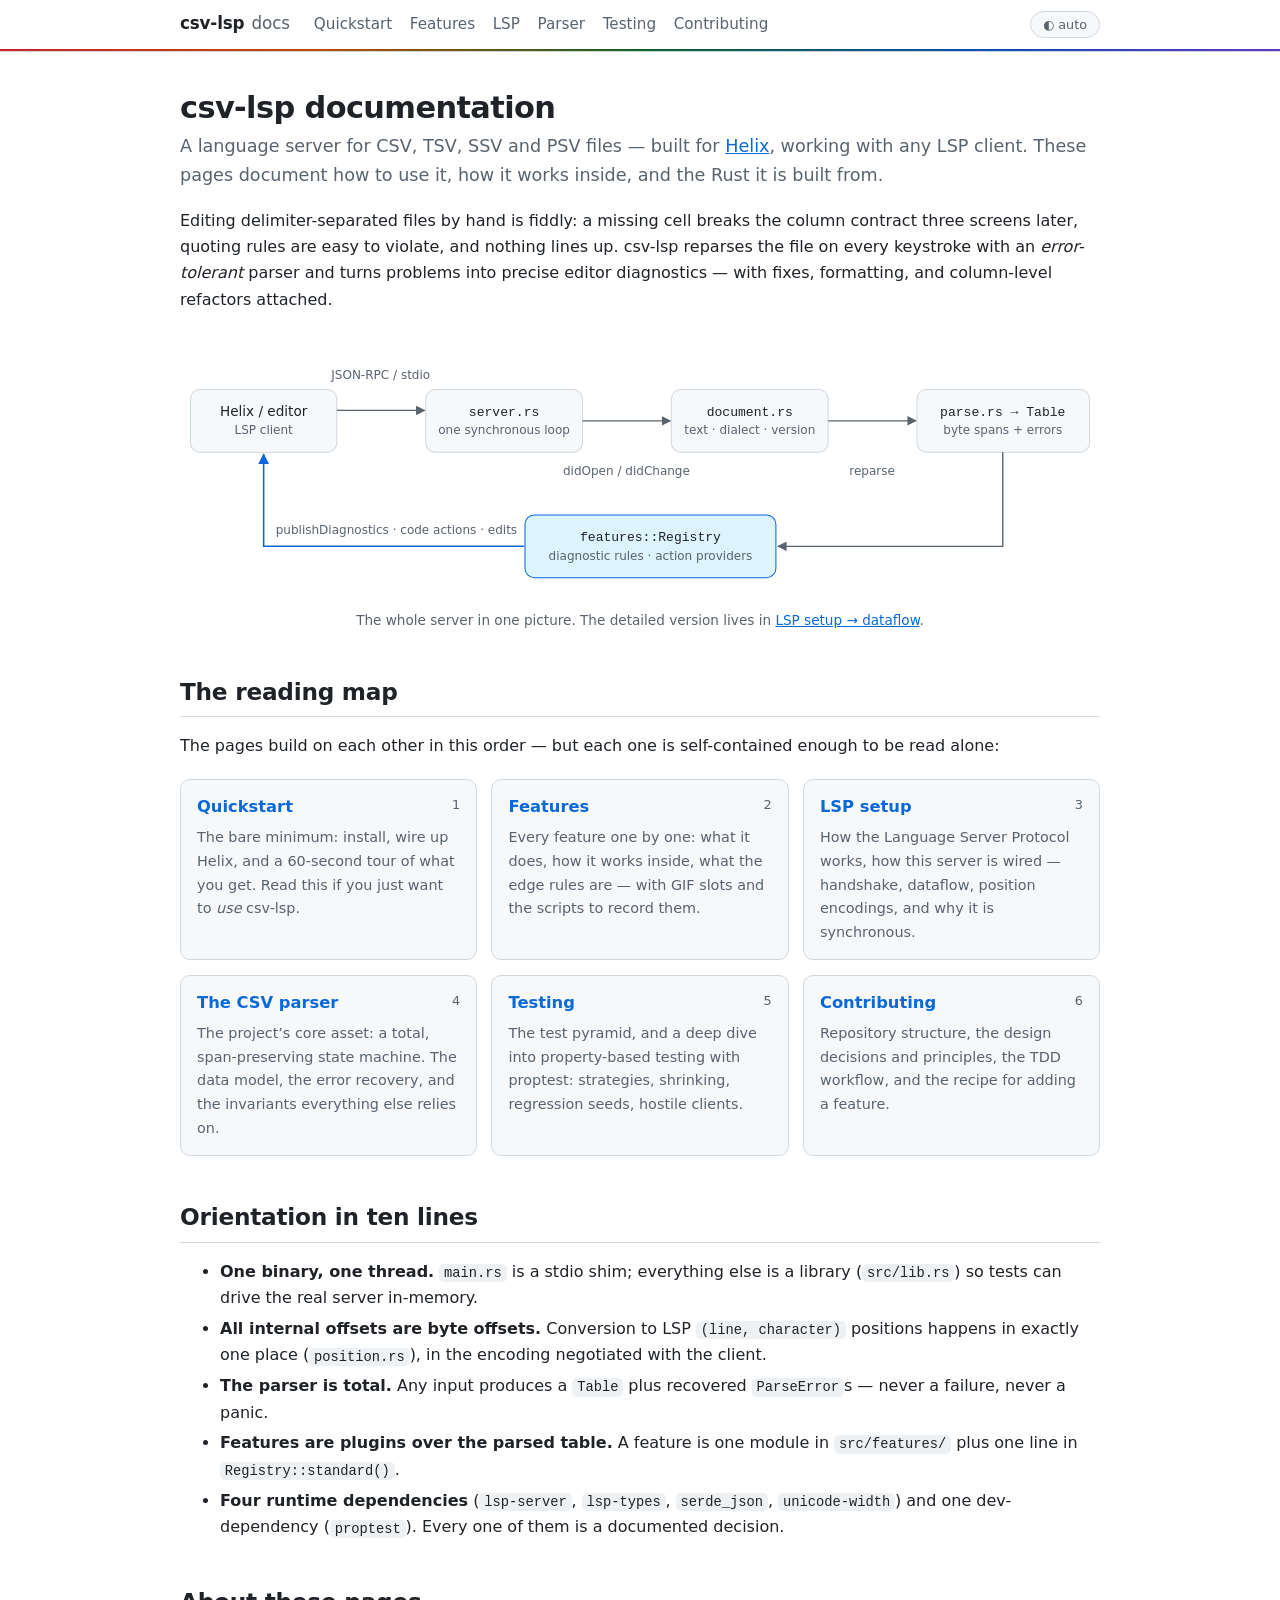
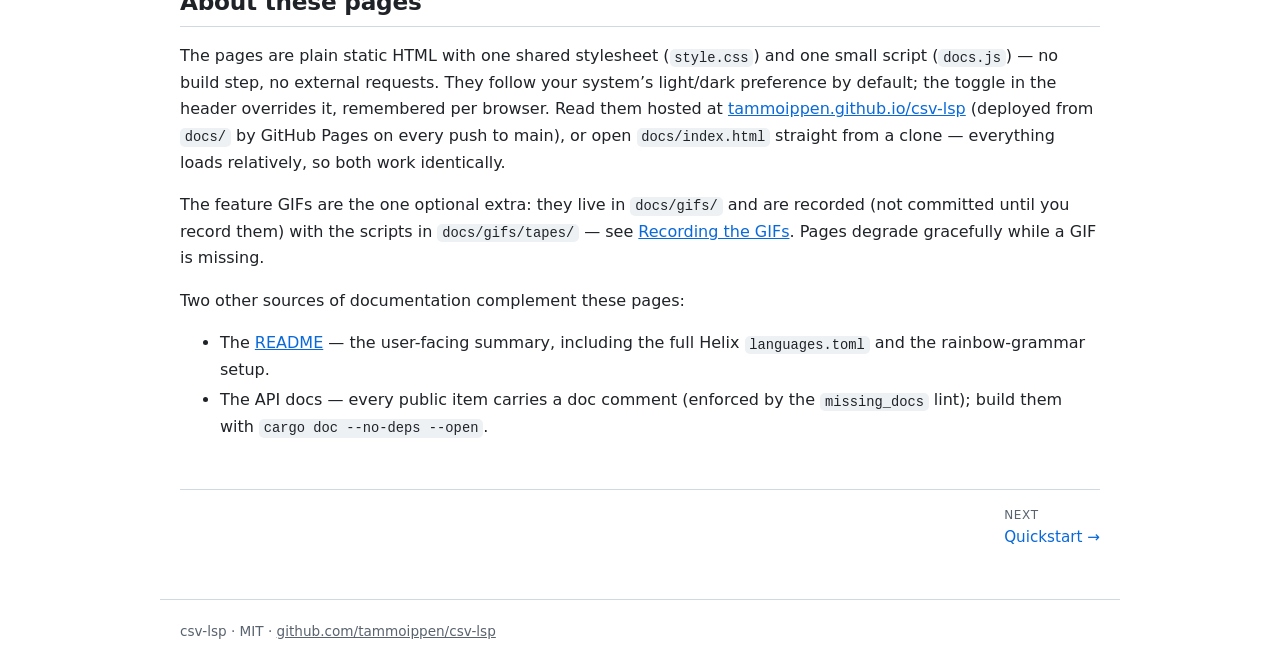
==== commit 0f5b5870: "docs: add light/dark toggle defaulting to the system preference Three-state header toggle (auto → li" ====
--- a/docs/index.html
+++ b/docs/index.html
@@ -5,6 +5,7 @@
 <meta name="viewport" content="width=device-width, initial-scale=1">
 <title>Overview · csv-lsp docs</title>
 <link rel="stylesheet" href="style.css">
+<script src="docs.js"></script>
 </head>
 <body>
 <header>
@@ -130,8 +131,9 @@
 <h2 id="about"><a class="anchor" href="#about">About these pages</a></h2>
 
 <p>The pages are plain static HTML with one shared stylesheet (<code>style.css</code>) and one
-small script (<code>docs.js</code>) — no build step, no external requests, and they follow your
-system’s light/dark preference. Read them hosted at
+small script (<code>docs.js</code>) — no build step, no external requests. They follow your
+system’s light/dark preference by default; the toggle in the header overrides it,
+remembered per browser. Read them hosted at
 <a href="https://tammoippen.github.io/csv-lsp/">tammoippen.github.io/csv-lsp</a> (deployed
 from <code>docs/</code> by GitHub Pages on every push to main), or open
 <code>docs/index.html</code> straight from a clone — everything loads relatively, so both work
@@ -160,6 +162,5 @@
 
 </main>
 <footer>csv-lsp · MIT · <a href="https://github.com/tammoippen/csv-lsp">github.com/tammoippen/csv-lsp</a></footer>
-<script src="docs.js"></script>
 </body>
 </html>
--- a/docs/style.css
+++ b/docs/style.css
@@ -1,7 +1,14 @@
 /* csv-lsp documentation — the one shared stylesheet.
    Referenced relatively by every page, so it works from file:// and from
-   GitHub Pages alike (see contributing.html#docs). */
+   GitHub Pages alike (see contributing.html#docs).
+
+   Theming: the light palette is the default; the dark palette applies when
+   the system prefers dark (unless the toggle forces light) or when the
+   toggle forces dark (docs.js sets data-theme on <html>). CSS cannot share
+   a block between a media query and an attribute selector, so the dark
+   palette appears twice — keep both copies identical. */
 :root {
+  color-scheme: light;
   --bg: #ffffff;
   --surface: #f6f8fa;
   --inset: #eef1f4;
@@ -19,7 +26,8 @@
   --col-4: #0550ae; --col-5: #6639ba; --col-6: #99286e;
 }
 @media (prefers-color-scheme: dark) {
-  :root {
+  :root:not([data-theme="light"]) {
+    color-scheme: dark;
     --bg: #0d1117;
     --surface: #161b22;
     --inset: #1c2129;
@@ -37,6 +45,24 @@
     --col-4: #58a6ff; --col-5: #bc8cff; --col-6: #f778ba;
   }
 }
+:root[data-theme="dark"] {
+  color-scheme: dark;
+  --bg: #0d1117;
+  --surface: #161b22;
+  --inset: #1c2129;
+  --fg: #e6edf3;
+  --muted: #9198a1;
+  --border: #30363d;
+  --accent: #4493f8;
+  --accent-bg: #121d2f;
+  --ok: #3fb950;
+  --warn: #d29922;
+  --err: #f85149;
+  --hl-k: #ff7b72; --hl-s: #a5d6ff; --hl-c: #8b949e; --hl-t: #ffa657;
+  --hl-f: #d2a8ff; --hl-n: #79c0ff; --hl-a: #7ee787; --hl-dim: #8b949e;
+  --col-0: #ff7b72; --col-1: #f0883e; --col-2: #d29922; --col-3: #3fb950;
+  --col-4: #58a6ff; --col-5: #bc8cff; --col-6: #f778ba;
+}
 * { box-sizing: border-box; }
 html { scroll-behavior: smooth; }
 body {
@@ -68,6 +94,18 @@
 header nav a { color: var(--muted); text-decoration: none; padding: 0.1rem 0; }
 header nav a:hover { color: var(--fg); }
 header nav a[aria-current] { color: var(--accent); font-weight: 600; }
+.theme-toggle {
+  margin-left: auto;
+  font: inherit; font-size: 0.8rem;
+  color: var(--muted);
+  background: var(--surface);
+  border: 1px solid var(--border);
+  border-radius: 999px;
+  padding: 0.12rem 0.75rem;
+  cursor: pointer;
+  white-space: nowrap;
+}
+.theme-toggle:hover { color: var(--fg); border-color: var(--accent); }
 main { max-width: 60rem; margin: 0 auto; padding: 1.5rem 1.25rem 3rem; }
 footer {
   max-width: 60rem; margin: 0 auto; padding: 1.25rem;
